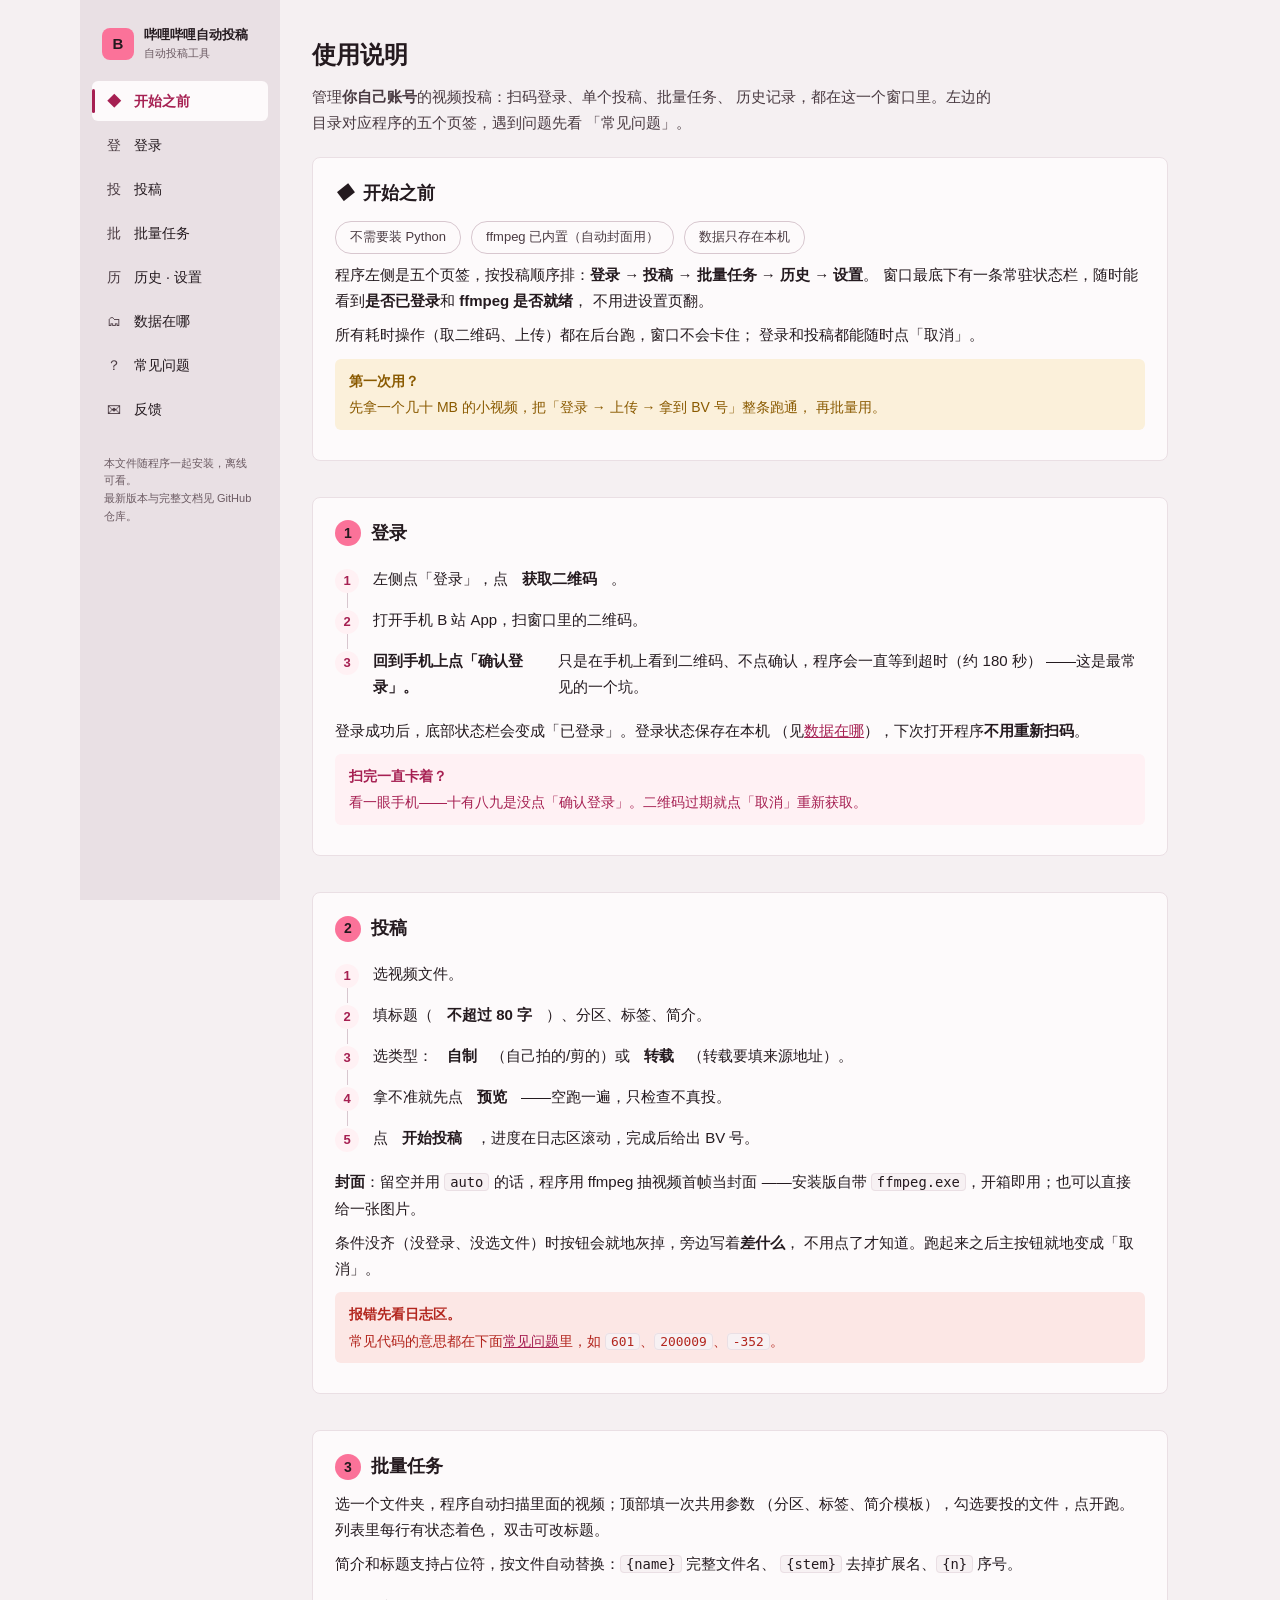
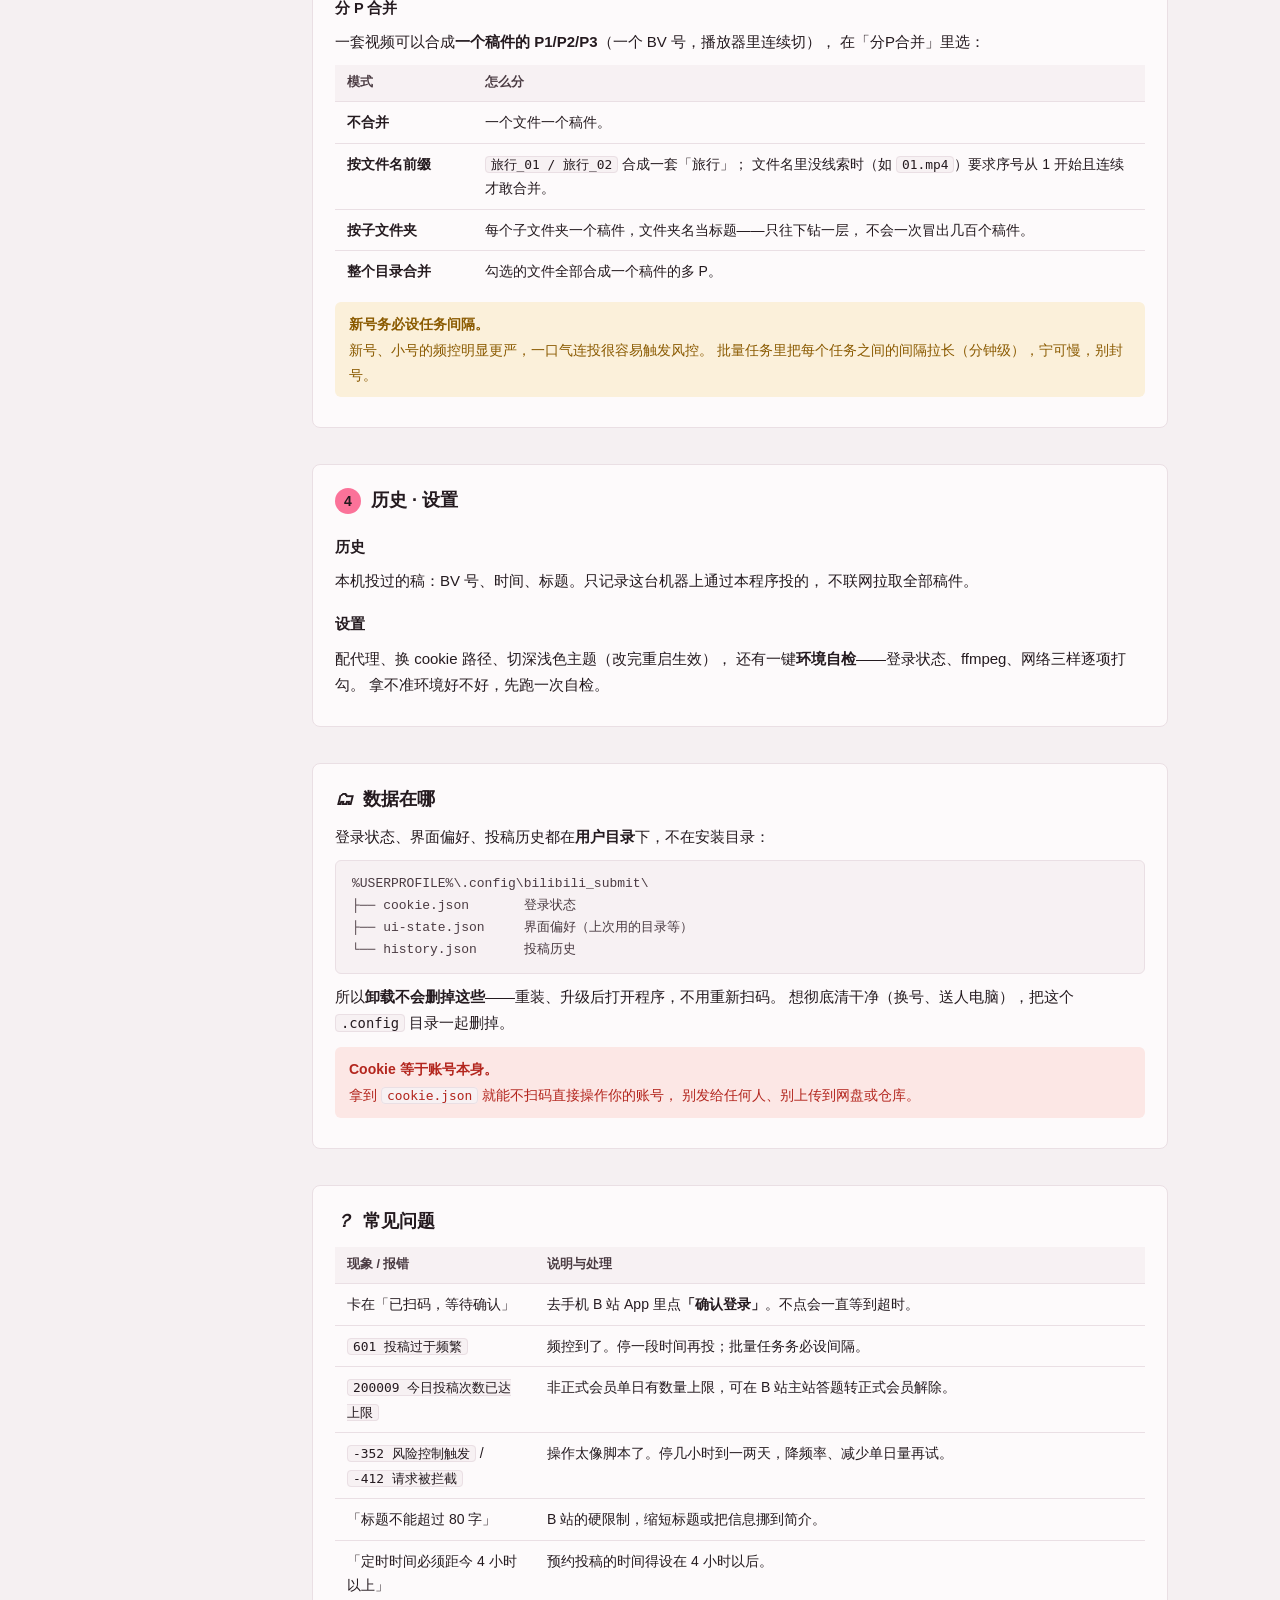
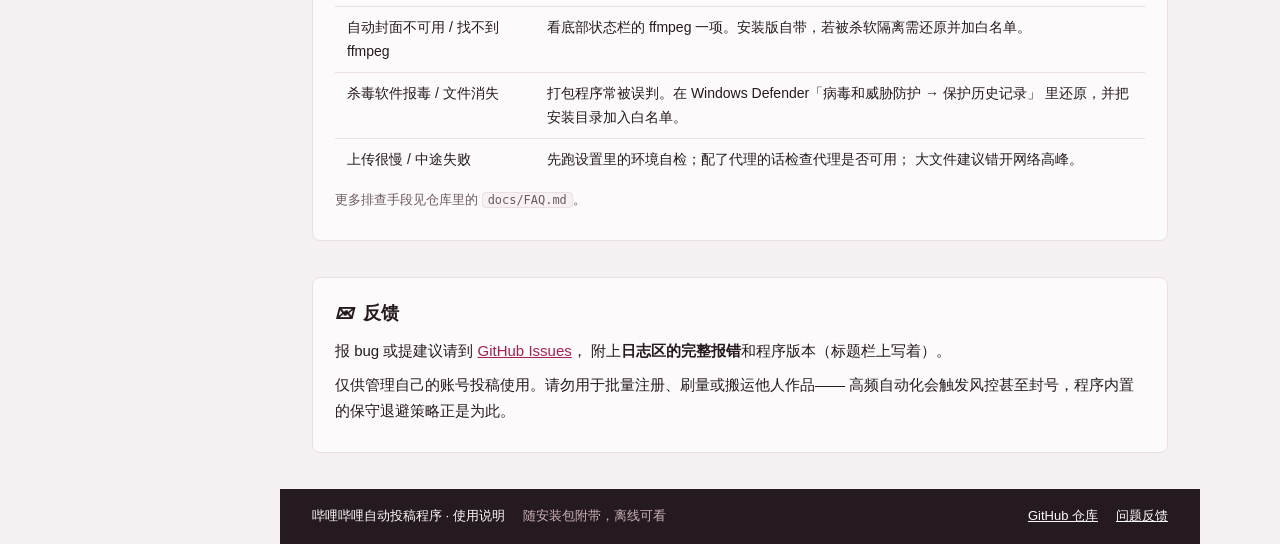
==== docs/user-guide.html @ f020ee1d "feat(installer): 安装版附带一份 MD 风格的使用说明 安装到 Program Files 里的 README.md 是 GitHub 主页那份——徽章、 下载表、构建说明，对已经装好" ====
<!DOCTYPE html>
<html lang="zh-CN">
<head>
<meta charset="utf-8">
<meta name="viewport" content="width=device-width, initial-scale=1">
<title>使用说明 · 哔哩哔哩自动投稿程序</title>
<style>
/* ============================================================
   配色与设计语言来自 bilibili_submit/ui/theme.py（Fluent 骨架 +
   B 站粉强调），两边刻意保持一致——这份页面是安装版自带的，
   打开它的人正看着那个程序。改了 GUI 主题记得同步这里。

   纪律同样沿用 theme.py 的三条：
   1. 中性色带粉相，不用纯灰；
   2. 强调色是稀缺资源——粉色只出现在主操作和当前项；
   3. 语义状态用「浅底 + 深字」，不用深底白字。
   ============================================================ */
:root{
  --shell:#F5F0F2;      /* 窗口底 */
  --paper:#FDFAFB;      /* 卡片 */
  --paper-alt:#F7F1F3;  /* 表头、代码底 */
  --line:#EADFE4;
  --line-strong:#D8C7CF;
  --ink:#241A1F;        /* 深梅墨，不用纯黑 */
  --ink-2:#4A3B42;
  --ink-3:#6B5A62;
  --pink:#FB7299;       /* B 站粉 */
  --pink-deep:#A62052;  /* 链接、选中文字用深梅，粉当背景看不清 */
  --pink-tint:#FFF1F4;
  --nav:#E9E0E4;        /* 侧栏底 */
  --nav-hover:#E4D8DD;
  --nav-active:#FDFAFB; /* 选中项反白，像一张被抽出的单据 */
  --ink-surface:#241A1F;/* 底部墨色条 */
  --ink-surface-fg:#FDFAFB;
  --ink-surface-muted:#C9AFB7;
  --ok:#1B6B3A;  --ok-bg:#E4F4E8;
  --warn:#8A5A00; --warn-bg:#FBF0DA;
  --err:#B3261E; --err-bg:#FCE7E5;
  --radius-card:8px;
  --radius-ctl:6px;
}
*{box-sizing:border-box}
html{scroll-behavior:smooth;scroll-padding-top:24px}
body{
  margin:0;background:var(--shell);color:var(--ink);
  font:15px/1.75 "Segoe UI","PingFang SC","Noto Sans CJK SC","Microsoft YaHei",sans-serif;
}
code,tt,.mono{
  font-family:"Cascadia Mono",Consolas,"DejaVu Sans Mono",monospace;
  font-size:.92em;background:var(--paper-alt);
  border:1px solid var(--line);border-radius:4px;padding:0 5px;
}
pre code{display:block;padding:10px 14px;overflow-x:auto;line-height:1.6}

/* ---------- 布局：复刻 GUI 的 NavigationView ---------- */
.wrap{display:flex;max-width:1120px;margin:0 auto;min-height:100vh;align-items:stretch}
.nav{
  width:200px;flex:0 0 200px;background:var(--nav);
  padding:20px 12px;position:sticky;top:0;height:100vh;overflow-y:auto;
}
.brand{display:flex;align-items:center;gap:10px;padding:6px 10px 18px}
.brand .logo{
  width:32px;height:32px;border-radius:8px;background:var(--pink);
  color:var(--ink);font-weight:700;display:flex;align-items:center;justify-content:center;
  font-size:15px;
}
.brand b{font-size:13px;line-height:1.35;display:block}
.brand small{color:var(--ink-3);font-size:11px;display:block}
.nav a{
  display:flex;align-items:center;gap:10px;height:40px;margin-bottom:4px;
  padding:0 12px;border-radius:var(--radius-ctl);
  color:var(--ink);text-decoration:none;font-size:14px;position:relative;
}
.nav a .ico{width:20px;text-align:center;color:var(--ink-2);font-style:normal}
.nav a:hover{background:var(--nav-hover)}
.nav a.on{background:var(--nav-active);color:var(--pink-deep);font-weight:600}
.nav a.on .ico{color:var(--pink-deep)}
/* 选中指示条：Fluent NavigationView 的圆角竖条（theme.py NAV_BAR_WIDTH=3） */
.nav a.on::before{
  content:"";position:absolute;left:0;top:8px;bottom:8px;width:3px;
  border-radius:2px;background:var(--pink-deep);
}
.nav .foot{margin-top:16px;padding:10px 12px;font-size:11px;color:var(--ink-3);line-height:1.6}

main{flex:1;min-width:0;padding:28px 32px 0}
section{margin-bottom:36px;scroll-margin-top:16px}
.card{
  background:var(--paper);border:1px solid var(--line);
  border-radius:var(--radius-card);padding:20px 22px;margin-bottom:14px;
}
h1{font-size:24px;margin:6px 0 8px}
h2{font-size:18px;margin:0 0 4px;display:flex;align-items:center;gap:10px}
h2 .step{
  flex:0 0 auto;width:26px;height:26px;border-radius:50%;background:var(--pink);
  color:var(--ink);font-size:14px;font-weight:700;
  display:inline-flex;align-items:center;justify-content:center;
}
h3{font-size:14.5px;margin:18px 0 8px;color:var(--ink)}
p{margin:8px 0}
.lead{color:var(--ink-2);margin:0 0 20px;max-width:46em}
.muted{color:var(--ink-3);font-size:13px}
a{color:var(--pink-deep)}
b,strong{font-weight:600}

/* 语义状态条：浅底 + 深字，双通道（文字说得明白，颜色只是强调） */
.note{border-radius:var(--radius-ctl);padding:10px 14px;margin:10px 0;font-size:14px}
.note b{display:block;margin-bottom:2px}
.note.warn{background:var(--warn-bg);color:var(--warn)}
.note.err{background:var(--err-bg);color:var(--err)}
.note.busy{background:var(--pink-tint);color:var(--pink-deep)}
.note.ok{background:var(--ok-bg);color:var(--ok)}

/* 步骤列表 */
ol.steps{list-style:none;margin:10px 0;padding:0}
ol.steps li{display:flex;gap:14px;padding:7px 0;position:relative}
ol.steps li::before{
  content:attr(data-n);flex:0 0 24px;height:24px;border-radius:50%;
  background:var(--pink-tint);color:var(--pink-deep);font-weight:700;font-size:13px;
  display:flex;align-items:center;justify-content:center;margin-top:3px;
}
ol.steps li:not(:last-child)::after{
  content:"";position:absolute;left:12px;top:34px;bottom:-8px;width:1px;background:var(--line-strong);
}

/* 表格：表头复刻 Treeview.Heading（paper-alt 底 + 弱化字） */
table{border-collapse:collapse;width:100%;margin:10px 0;font-size:14px}
th{background:var(--paper-alt);color:var(--ink-2);font-weight:600;text-align:left;
   padding:7px 12px;font-size:12.5px}
td{padding:8px 12px;border-top:1px solid var(--line);vertical-align:top}
tr:first-child td{border-top:none}

/* 徽章：开始之前的三件小事 */
.chips{display:flex;gap:10px;flex-wrap:wrap;margin:12px 0 2px}
.chip{
  background:var(--paper);border:1px solid var(--line-strong);
  border-radius:16px;padding:4px 14px;font-size:13px;color:var(--ink-2);
}

/* 目录树 */
pre.tree{
  background:var(--paper-alt);border:1px solid var(--line);
  border-radius:var(--radius-ctl);padding:12px 16px;margin:10px 0;
  font:13px/1.7 "Cascadia Mono",Consolas,monospace;color:var(--ink-2);overflow-x:auto;
}

/* 底部墨色条：复刻 GUI 的状态栏（INK_SURFACE + 反白字） */
.inkbar{
  background:var(--ink-surface);color:var(--ink-surface-fg);
  margin:24px -32px 0;padding:16px 32px;font-size:13px;
  display:flex;gap:18px;flex-wrap:wrap;align-items:center;
}
.inkbar a{color:var(--ink-surface-fg)}
.inkbar .dim{color:var(--ink-surface-muted)}

/* 窄屏：侧栏折到顶部横排 */
@media (max-width:860px){
  .wrap{flex-direction:column}
  .nav{position:static;width:auto;height:auto;flex:none;padding:12px}
  .nav a{display:inline-flex;margin:0 4px 4px 0}
  .nav .foot{display:none}
  main{padding:20px 18px 0}
  .inkbar{margin:24px -18px 0;padding:14px 18px}
}
@media print{
  .nav,.inkbar{display:none}
  body{background:#fff}
  .card{border:none;padding:0}
}
</style>
</head>
<body>
<div class="wrap">

  <!-- 侧栏：五个页签与程序一一对应，加三段通用说明 -->
  <aside class="nav">
    <div class="brand">
      <div class="logo">B</div>
      <div><b>哔哩哔哩自动投稿</b><small>自动投稿工具</small></div>
    </div>
    <a href="#start" class="on"><i class="ico">◆</i>开始之前</a>
    <a href="#login"><i class="ico">登</i>登录</a>
    <a href="#upload"><i class="ico">投</i>投稿</a>
    <a href="#tasks"><i class="ico">批</i>批量任务</a>
    <a href="#history"><i class="ico">历</i>历史 · 设置</a>
    <a href="#data"><i class="ico">🗂</i>数据在哪</a>
    <a href="#faq"><i class="ico">？</i>常见问题</a>
    <a href="#feedback"><i class="ico">✉</i>反馈</a>
    <div class="foot">
      本文件随程序一起安装，离线可看。<br>
      最新版本与完整文档见 GitHub 仓库。
    </div>
  </aside>

  <main>
    <h1>使用说明</h1>
    <p class="lead">管理<b>你自己账号</b>的视频投稿：扫码登录、单个投稿、批量任务、
    历史记录，都在这一个窗口里。左边的目录对应程序的五个页签，遇到问题先看
    「常见问题」。</p>

    <!-- ============ 开始之前 ============ -->
    <section id="start">
      <div class="card">
        <h2><i class="ico">◆</i>开始之前</h2>
        <div class="chips">
          <span class="chip">不需要装 Python</span>
          <span class="chip">ffmpeg 已内置（自动封面用）</span>
          <span class="chip">数据只存在本机</span>
        </div>
        <p>程序左侧是五个页签，按投稿顺序排：<b>登录 → 投稿 → 批量任务 → 历史 → 设置</b>。
        窗口最底下有一条常驻状态栏，随时能看到<b>是否已登录</b>和 <b>ffmpeg 是否就绪</b>，
        不用进设置页翻。</p>
        <p>所有耗时操作（取二维码、上传）都在后台跑，窗口不会卡住；
        登录和投稿都能随时点「取消」。</p>
        <div class="note warn"><b>第一次用？</b>
        先拿一个几十 MB 的小视频，把「登录 → 上传 → 拿到 BV 号」整条跑通，
        再批量用。</div>
      </div>
    </section>

    <!-- ============ 登录 ============ -->
    <section id="login">
      <div class="card">
        <h2><span class="step">1</span>登录</h2>
        <ol class="steps">
          <li data-n="1">左侧点「登录」，点 <b>获取二维码</b>。</li>
          <li data-n="2">打开手机 B 站 App，扫窗口里的二维码。</li>
          <li data-n="3"><b>回到手机上点「确认登录」。</b>
            只是在手机上看到二维码、不点确认，程序会一直等到超时（约 180 秒）
            ——这是最常见的一个坑。</li>
        </ol>
        <p>登录成功后，底部状态栏会变成「已登录」。登录状态保存在本机
        （见<a href="#data">数据在哪</a>），下次打开程序<b>不用重新扫码</b>。</p>
        <div class="note busy"><b>扫完一直卡着？</b>
        看一眼手机——十有八九是没点「确认登录」。二维码过期就点「取消」重新获取。</div>
      </div>
    </section>

    <!-- ============ 投稿 ============ -->
    <section id="upload">
      <div class="card">
        <h2><span class="step">2</span>投稿</h2>
        <ol class="steps">
          <li data-n="1">选视频文件。</li>
          <li data-n="2">填标题（<b>不超过 80 字</b>）、分区、标签、简介。</li>
          <li data-n="3">选类型：<b>自制</b>（自己拍的/剪的）或 <b>转载</b>
            （转载要填来源地址）。</li>
          <li data-n="4">拿不准就先点 <b>预览</b>——空跑一遍，只检查不真投。</li>
          <li data-n="5">点 <b>开始投稿</b>，进度在日志区滚动，完成后给出 BV 号。</li>
        </ol>
        <p><b>封面</b>：留空并用 <code>auto</code> 的话，程序用 ffmpeg 抽视频首帧当封面
        ——安装版自带 <code>ffmpeg.exe</code>，开箱即用；也可以直接给一张图片。</p>
        <p>条件没齐（没登录、没选文件）时按钮会就地灰掉，旁边写着<b>差什么</b>，
        不用点了才知道。跑起来之后主按钮就地变成「取消」。</p>
        <div class="note err"><b>报错先看日志区。</b>
        常见代码的意思都在下面<a href="#faq">常见问题</a>里，如
        <code>601</code>、<code>200009</code>、<code>-352</code>。</div>
      </div>
    </section>

    <!-- ============ 批量任务 ============ -->
    <section id="tasks">
      <div class="card">
        <h2><span class="step">3</span>批量任务</h2>
        <p>选一个文件夹，程序自动扫描里面的视频；顶部填一次共用参数
        （分区、标签、简介模板），勾选要投的文件，点开跑。列表里每行有状态着色，
        双击可改标题。</p>
        <p>简介和标题支持占位符，按文件自动替换：<code>{name}</code> 完整文件名、
        <code>{stem}</code> 去掉扩展名、<code>{n}</code> 序号。</p>
        <h3>分 P 合并</h3>
        <p>一套视频可以合成<b>一个稿件的 P1/P2/P3</b>（一个 BV 号，播放器里连续切），
        在「分P合并」里选：</p>
        <table>
          <tr><th style="width:11em">模式</th><th>怎么分</th></tr>
          <tr><td><b>不合并</b></td><td>一个文件一个稿件。</td></tr>
          <tr><td><b>按文件名前缀</b></td><td><code>旅行_01 / 旅行_02</code> 合成一套「旅行」；
              文件名里没线索时（如 <code>01.mp4</code>）要求序号从 1 开始且连续才敢合并。</td></tr>
          <tr><td><b>按子文件夹</b></td><td>每个子文件夹一个稿件，文件夹名当标题——只往下钻一层，
              不会一次冒出几百个稿件。</td></tr>
          <tr><td><b>整个目录合并</b></td><td>勾选的文件全部合成一个稿件的多 P。</td></tr>
        </table>
        <div class="note warn"><b>新号务必设任务间隔。</b>
        新号、小号的频控明显更严，一口气连投很容易触发风控。
        批量任务里把每个任务之间的间隔拉长（分钟级），宁可慢，别封号。</div>
      </div>
    </section>

    <!-- ============ 历史 · 设置 ============ -->
    <section id="history">
      <div class="card">
        <h2><span class="step">4</span>历史 · 设置</h2>
        <h3>历史</h3>
        <p>本机投过的稿：BV 号、时间、标题。只记录这台机器上通过本程序投的，
        不联网拉取全部稿件。</p>
        <h3>设置</h3>
        <p>配代理、换 cookie 路径、切深浅色主题（改完重启生效），
        还有一键<b>环境自检</b>——登录状态、ffmpeg、网络三样逐项打勾。
        拿不准环境好不好，先跑一次自检。</p>
      </div>
    </section>

    <!-- ============ 数据在哪 ============ -->
    <section id="data">
      <div class="card">
        <h2><i class="ico">🗂</i>数据在哪</h2>
        <p>登录状态、界面偏好、投稿历史都在<b>用户目录</b>下，不在安装目录：</p>
<pre class="tree">%USERPROFILE%\.config\bilibili_submit\
├── cookie.json       登录状态
├── ui-state.json     界面偏好（上次用的目录等）
└── history.json      投稿历史</pre>
        <p>所以<b>卸载不会删掉这些</b>——重装、升级后打开程序，不用重新扫码。
        想彻底清干净（换号、送人电脑），把这个 <code>.config</code> 目录一起删掉。</p>
        <div class="note err"><b>Cookie 等于账号本身。</b>
        拿到 <code>cookie.json</code> 就能不扫码直接操作你的账号，
        别发给任何人、别上传到网盘或仓库。</div>
      </div>
    </section>

    <!-- ============ 常见问题 ============ -->
    <section id="faq">
      <div class="card">
        <h2><i class="ico">？</i>常见问题</h2>
        <table>
          <tr><th style="width:16em">现象 / 报错</th><th>说明与处理</th></tr>
          <tr><td>卡在「已扫码，等待确认」</td>
              <td>去手机 B 站 App 里点<b>「确认登录」</b>。不点会一直等到超时。</td></tr>
          <tr><td><code>601 投稿过于频繁</code></td>
              <td>频控到了。停一段时间再投；批量任务务必设间隔。</td></tr>
          <tr><td><code>200009 今日投稿次数已达上限</code></td>
              <td>非正式会员单日有数量上限，可在 B 站主站答题转正式会员解除。</td></tr>
          <tr><td><code>-352 风险控制触发</code> / <code>-412 请求被拦截</code></td>
              <td>操作太像脚本了。停几小时到一两天，降频率、减少单日量再试。</td></tr>
          <tr><td>「标题不能超过 80 字」</td>
              <td>B 站的硬限制，缩短标题或把信息挪到简介。</td></tr>
          <tr><td>「定时时间必须距今 4 小时以上」</td>
              <td>预约投稿的时间得设在 4 小时以后。</td></tr>
          <tr><td>自动封面不可用 / 找不到 ffmpeg</td>
              <td>看底部状态栏的 ffmpeg 一项。安装版自带，若被杀软隔离需还原并加白名单。</td></tr>
          <tr><td>杀毒软件报毒 / 文件消失</td>
              <td>打包程序常被误判。在 Windows Defender「病毒和威胁防护 → 保护历史记录」
                  里还原，并把安装目录加入白名单。</td></tr>
          <tr><td>上传很慢 / 中途失败</td>
              <td>先跑设置里的环境自检；配了代理的话检查代理是否可用；
              大文件建议错开网络高峰。</td></tr>
        </table>
        <p class="muted">更多排查手段见仓库里的 <code>docs/FAQ.md</code>。</p>
      </div>
    </section>

    <!-- ============ 反馈 ============ -->
    <section id="feedback">
      <div class="card">
        <h2><i class="ico">✉</i>反馈</h2>
        <p>报 bug 或提建议请到 <a href="https://github.com/llovepeaches/bilibili-submit/issues">GitHub Issues</a>，
        附上<b>日志区的完整报错</b>和程序版本（标题栏上写着）。</p>
        <p>仅供管理自己的账号投稿使用。请勿用于批量注册、刷量或搬运他人作品——
        高频自动化会触发风控甚至封号，程序内置的保守退避策略正是为此。</p>
      </div>
    </section>

    <div class="inkbar">
      <span>哔哩哔哩自动投稿程序 · 使用说明</span>
      <span class="dim">随安装包附带，离线可看</span>
      <span style="flex:1"></span>
      <a href="https://github.com/llovepeaches/bilibili-submit">GitHub 仓库</a>
      <a href="https://github.com/llovepeaches/bilibili-submit/issues">问题反馈</a>
    </div>
  </main>
</div>

<script>
// 侧栏当前项高亮。没有这段页面也完全可用——这只是把 GUI 里
// 「当前页签左侧的粉色竖条」搬到了网页上。
(function(){
  var links=[].slice.call(document.querySelectorAll('.nav a[href^="#"]'));
  var map={};
  links.forEach(function(a){map[a.getAttribute('href').slice(1)]=a});
  var current=links[0];
  function paint(){
    links.forEach(function(a){a.classList.remove('on')});
    if(current)current.classList.add('on');
  }
  if('IntersectionObserver' in window){
    var io=new IntersectionObserver(function(es){
      es.forEach(function(e){
        if(e.isIntersecting && map[e.target.id]){current=map[e.target.id];paint();}
      });
    },{rootMargin:'-20% 0px -70% 0px'});
    Object.keys(map).forEach(function(id){
      var el=document.getElementById(id);if(el)io.observe(el);
    });
  }
})();
</script>
</body>
</html>
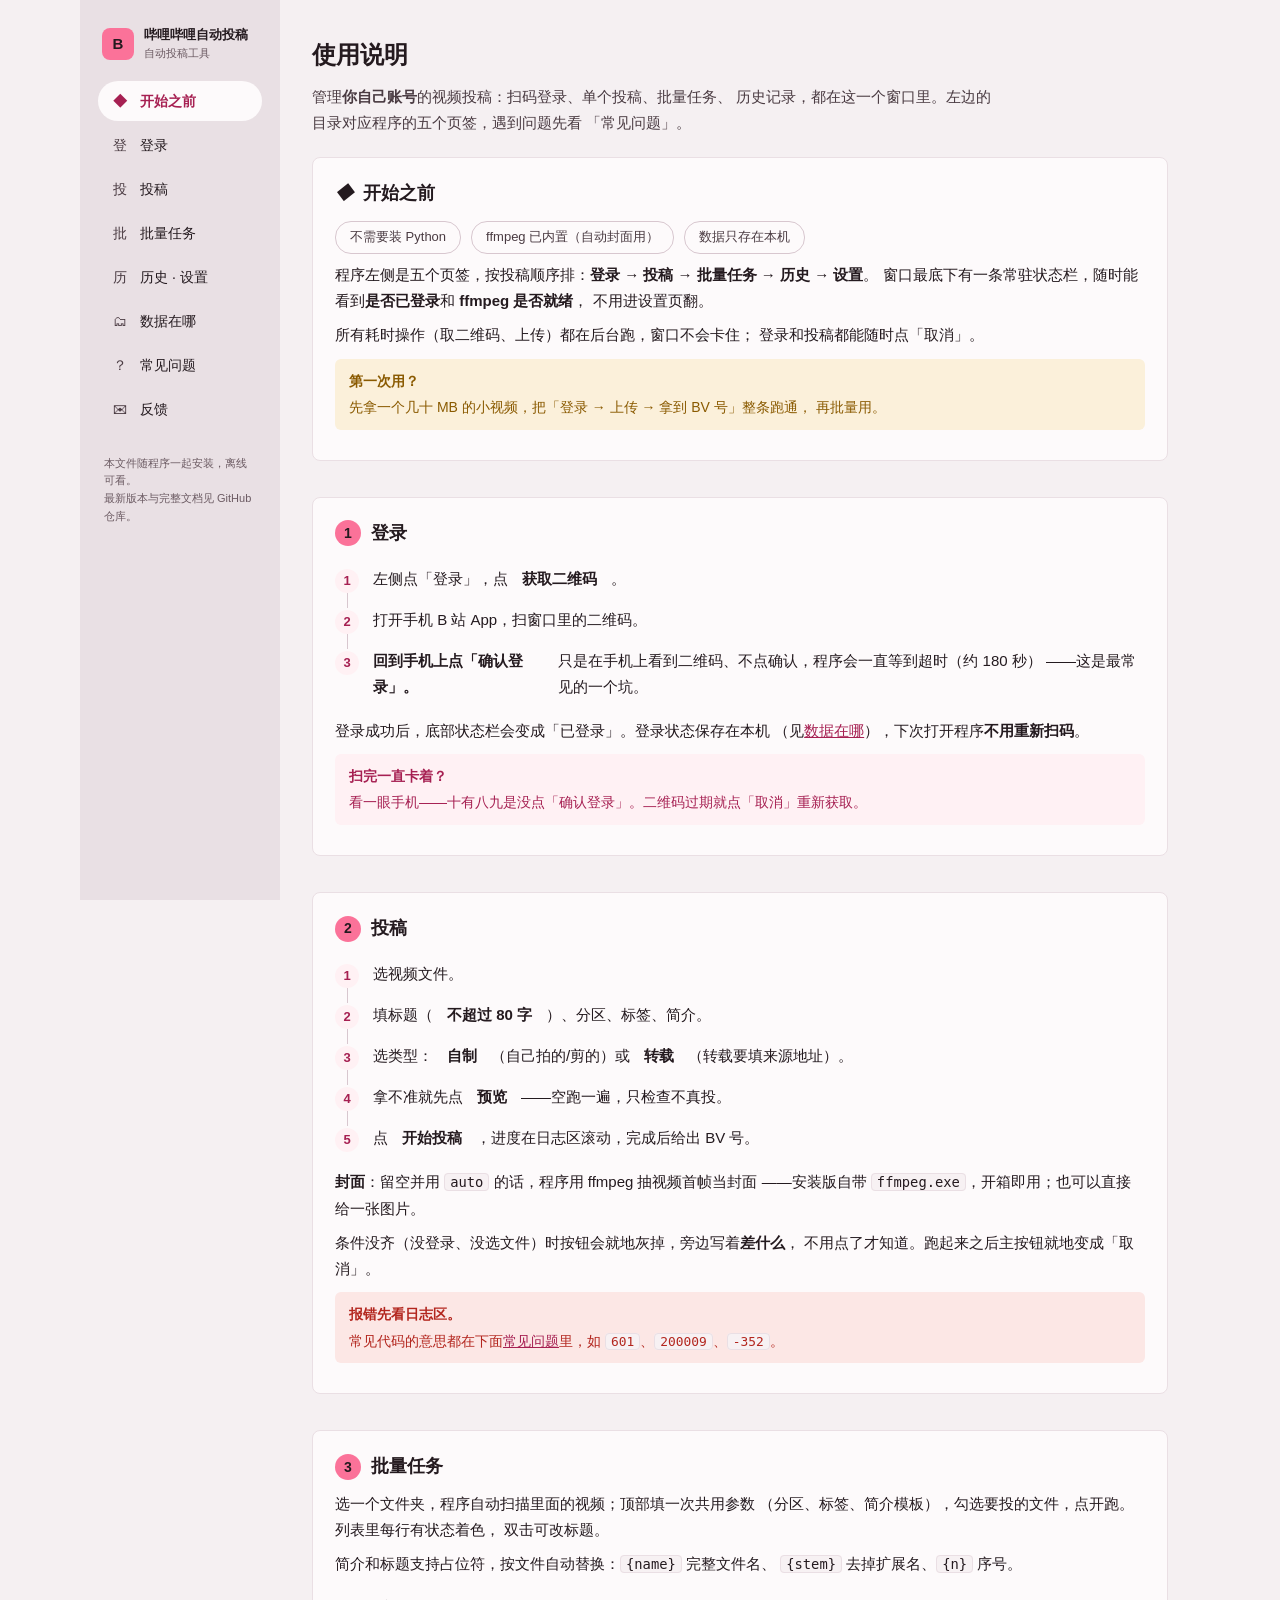
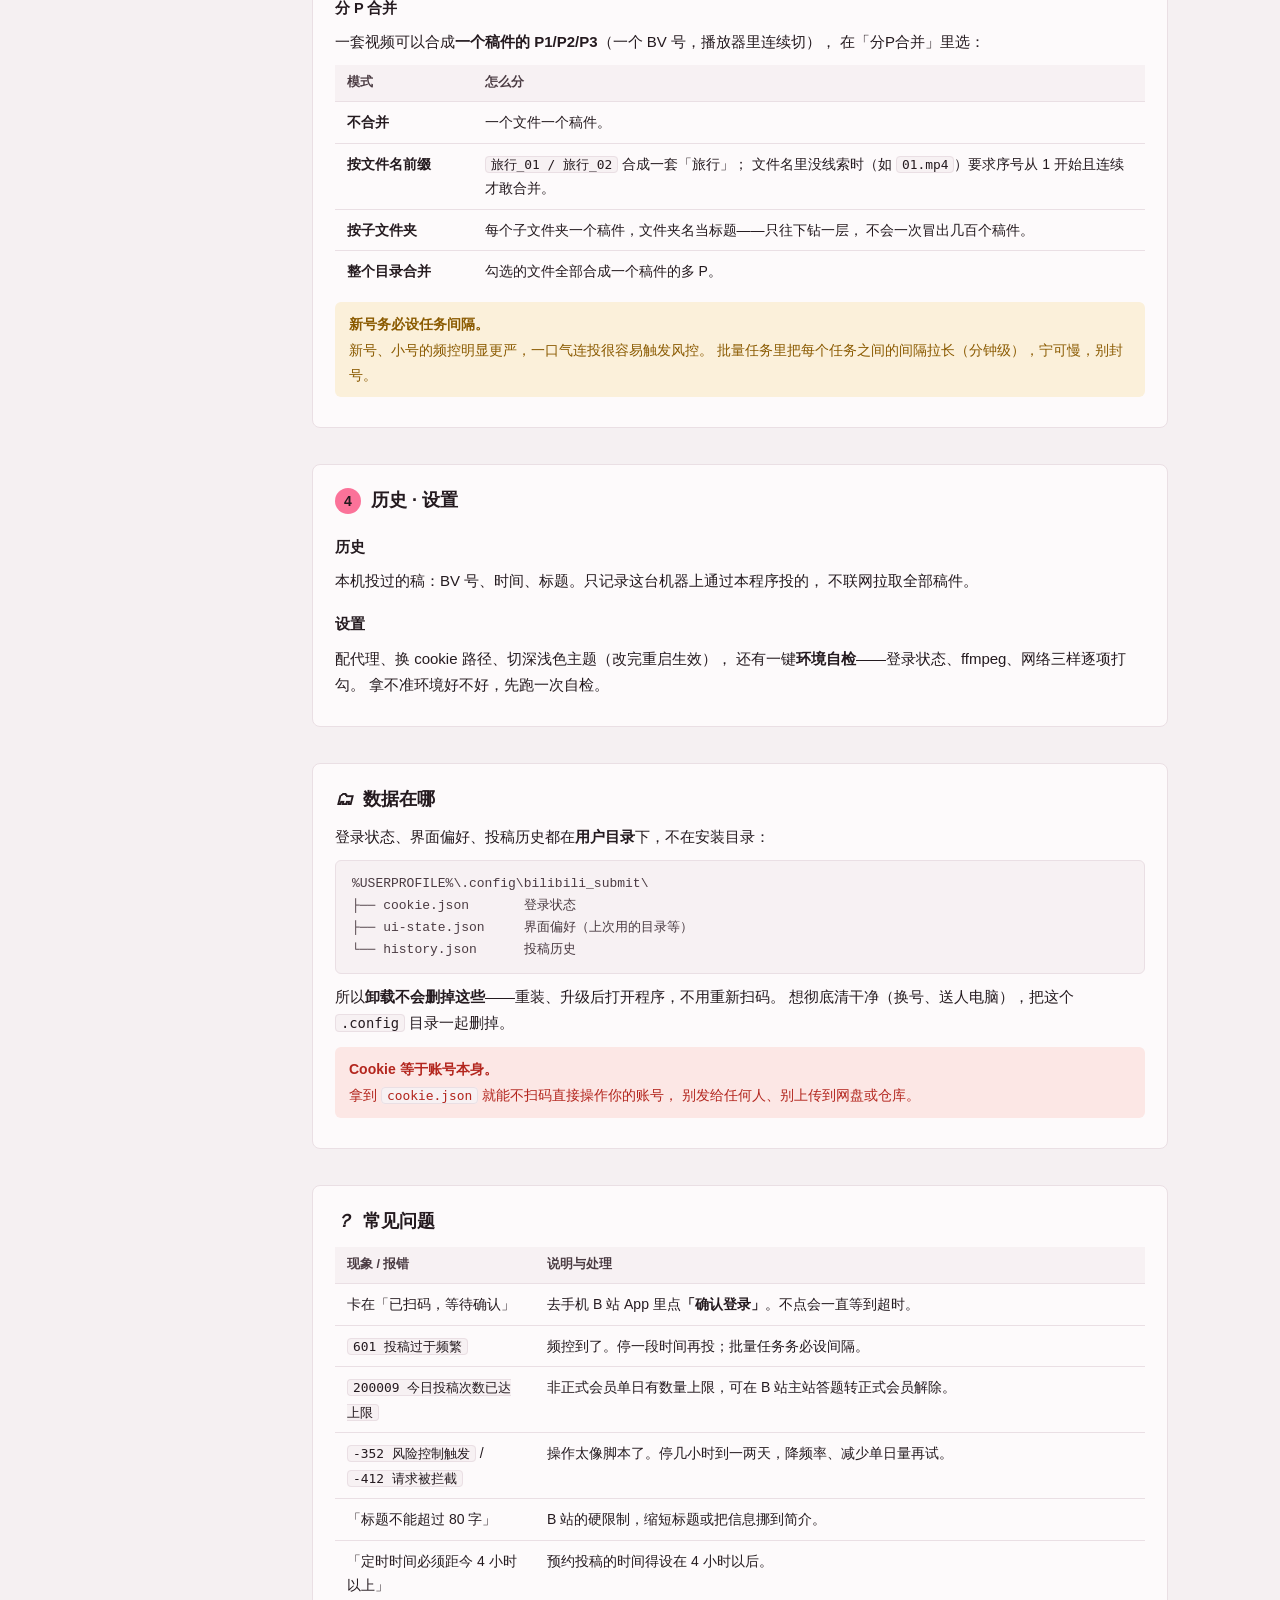
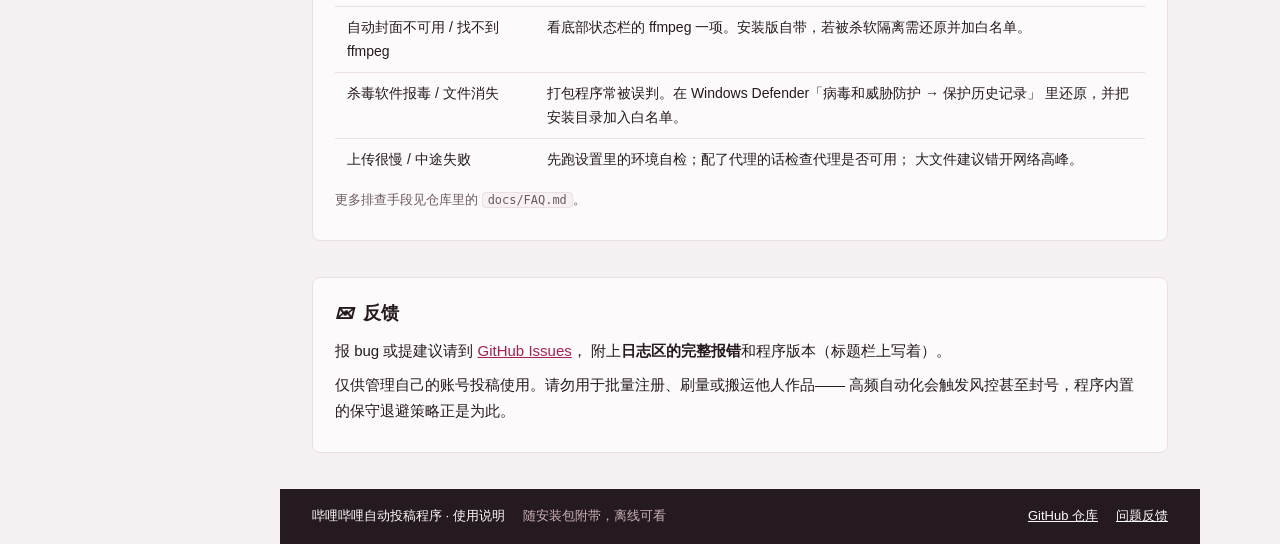
==== commit c4eaf420: "feat(ui): 客户端界面改成 Material 3 风格 用户点名要 MD 风格。形状语言整体从 Fluent 换到 Material 3，色板 不动（WCAG 审计过的对比度和十级明度阶梯全部" ====
--- a/docs/user-guide.html
+++ b/docs/user-guide.html
@@ -67,19 +67,15 @@
 .brand b{font-size:13px;line-height:1.35;display:block}
 .brand small{color:var(--ink-3);font-size:11px;display:block}
 .nav a{
-  display:flex;align-items:center;gap:10px;height:40px;margin-bottom:4px;
-  padding:0 12px;border-radius:var(--radius-ctl);
+  display:flex;align-items:center;gap:10px;height:40px;margin:0 6px 4px;
+  padding:0 12px;border-radius:20px;
   color:var(--ink);text-decoration:none;font-size:14px;position:relative;
 }
 .nav a .ico{width:20px;text-align:center;color:var(--ink-2);font-style:normal}
 .nav a:hover{background:var(--nav-hover)}
 .nav a.on{background:var(--nav-active);color:var(--pink-deep);font-weight:600}
 .nav a.on .ico{color:var(--pink-deep)}
-/* 选中指示条：Fluent NavigationView 的圆角竖条（theme.py NAV_BAR_WIDTH=3） */
-.nav a.on::before{
-  content:"";position:absolute;left:0;top:8px;bottom:8px;width:3px;
-  border-radius:2px;background:var(--pink-deep);
-}
+/* 选中指示：Material 的整行药丸（与程序内的导航高亮一致，不是竖条） */
 .nav .foot{margin-top:16px;padding:10px 12px;font-size:11px;color:var(--ink-3);line-height:1.6}
 
 main{flex:1;min-width:0;padding:28px 32px 0}
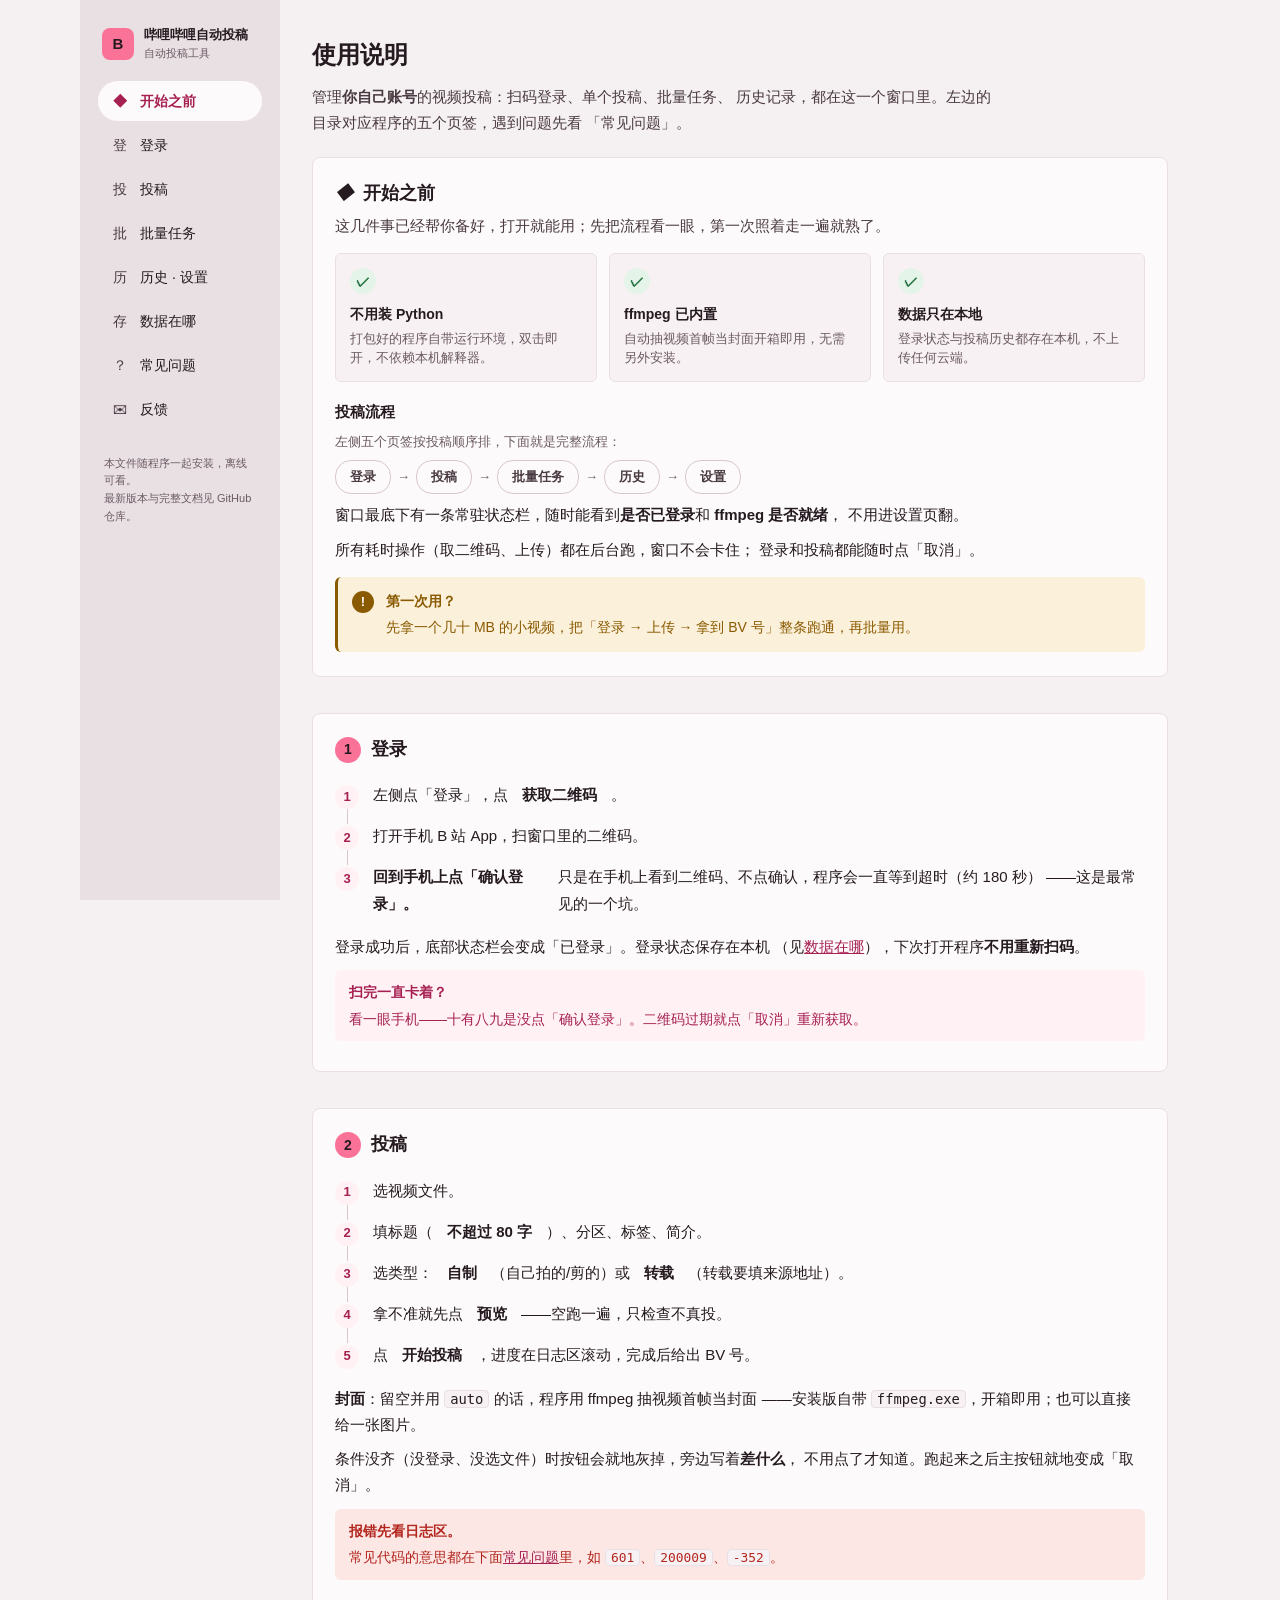
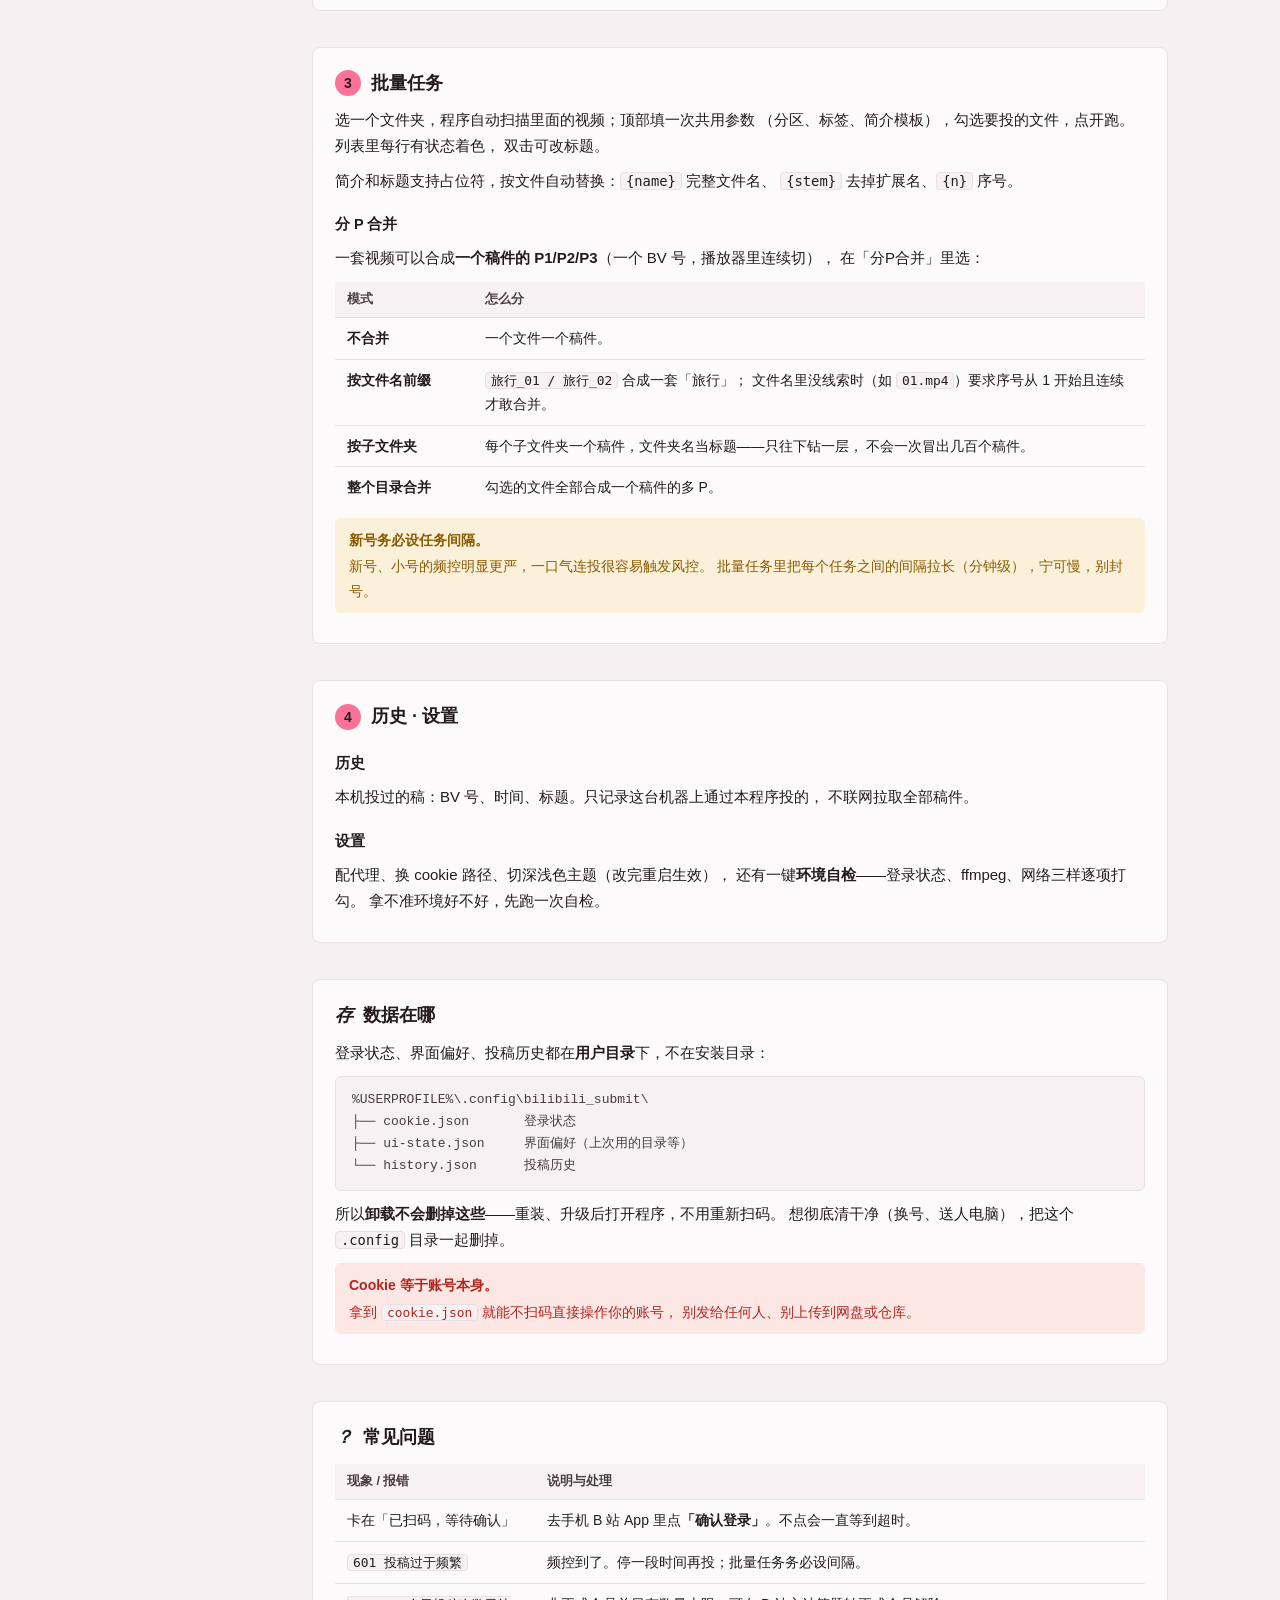
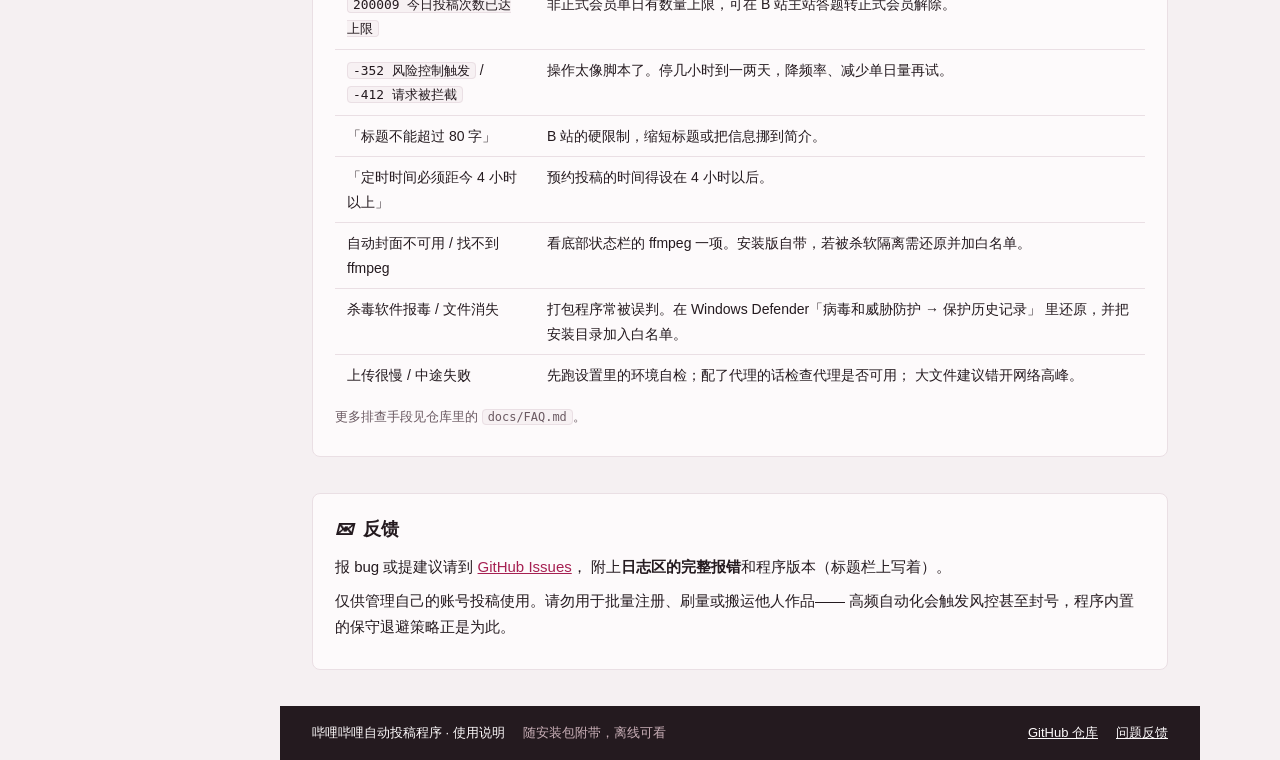
==== commit d411449f: "docs(user-guide): 重排「开始之前」节，要点卡+流程条+醒目提示 - 三件「已备好」事项从扁平 chip 升级为带 ✓ 圆徽的要点卡（图标+标题+一句说明） - 「登录→投稿→…」文字" ====
--- a/docs/user-guide.html
+++ b/docs/user-guide.html
@@ -125,12 +125,42 @@
 td{padding:8px 12px;border-top:1px solid var(--line);vertical-align:top}
 tr:first-child td{border-top:none}
 
-/* 徽章：开始之前的三件小事 */
-.chips{display:flex;gap:10px;flex-wrap:wrap;margin:12px 0 2px}
-.chip{
+/* 开始之前：要点卡（无需准备的三件事） */
+.feature-grid{display:grid;grid-template-columns:repeat(3,1fr);gap:12px;margin:14px 0 6px}
+.feature{
+  background:var(--paper-alt);border:1px solid var(--line);
+  border-radius:var(--radius-ctl);padding:14px 14px 12px;
+}
+.feature-ico{
+  width:26px;height:26px;border-radius:50%;
+  background:var(--ok-bg);color:var(--ok);font-weight:700;font-size:14px;
+  display:flex;align-items:center;justify-content:center;margin-bottom:8px;
+}
+.feature-t{font-weight:600;color:var(--ink);font-size:14px;margin-bottom:3px}
+.feature-d{font-size:12.5px;color:var(--ink-3);line-height:1.55}
+
+/* 开始之前：投稿流程条（把「登录 → 投稿 → …」可视化） */
+.flow{display:flex;align-items:center;gap:6px;flex-wrap:wrap;margin:6px 0 4px}
+.flow-step{
   background:var(--paper);border:1px solid var(--line-strong);
-  border-radius:16px;padding:4px 14px;font-size:13px;color:var(--ink-2);
-}
+  border-radius:16px;padding:5px 14px;font-size:13px;color:var(--ink-2);font-weight:600;
+}
+.flow-arrow{color:var(--ink-3);font-size:13px}
+
+/* 醒目提示：左侧色条 + 图标，仍是浅底深字（warn 语义） */
+.callout{
+  display:flex;gap:12px;align-items:flex-start;
+  background:var(--warn-bg);color:var(--warn);
+  border-left:3px solid var(--warn);
+  border-radius:var(--radius-ctl);padding:12px 14px;margin:14px 0 4px;font-size:14px;
+}
+.callout-ico{
+  flex:0 0 22px;width:22px;height:22px;border-radius:50%;
+  background:var(--warn);color:var(--ink-surface-fg);
+  font-weight:700;font-size:13px;
+  display:flex;align-items:center;justify-content:center;margin-top:2px;
+}
+.callout b{display:block;margin-bottom:2px}
 
 /* 目录树 */
 pre.tree{
@@ -156,6 +186,7 @@
   .nav .foot{display:none}
   main{padding:20px 18px 0}
   .inkbar{margin:24px -18px 0;padding:14px 18px}
+  .feature-grid{grid-template-columns:1fr}
 }
 @media print{
   .nav,.inkbar{display:none}
@@ -178,7 +209,7 @@
     <a href="#upload"><i class="ico">投</i>投稿</a>
     <a href="#tasks"><i class="ico">批</i>批量任务</a>
     <a href="#history"><i class="ico">历</i>历史 · 设置</a>
-    <a href="#data"><i class="ico">🗂</i>数据在哪</a>
+    <a href="#data"><i class="ico">存</i>数据在哪</a>
     <a href="#faq"><i class="ico">？</i>常见问题</a>
     <a href="#feedback"><i class="ico">✉</i>反馈</a>
     <div class="foot">
@@ -197,19 +228,49 @@
     <section id="start">
       <div class="card">
         <h2><i class="ico">◆</i>开始之前</h2>
-        <div class="chips">
-          <span class="chip">不需要装 Python</span>
-          <span class="chip">ffmpeg 已内置（自动封面用）</span>
-          <span class="chip">数据只存在本机</span>
+        <p class="lead" style="margin-bottom:6px">这几件事已经帮你备好，打开就能用；先把流程看一眼，第一次照着走一遍就熟了。</p>
+
+        <div class="feature-grid">
+          <div class="feature">
+            <div class="feature-ico">✓</div>
+            <div class="feature-t">不用装 Python</div>
+            <div class="feature-d">打包好的程序自带运行环境，双击即开，不依赖本机解释器。</div>
+          </div>
+          <div class="feature">
+            <div class="feature-ico">✓</div>
+            <div class="feature-t">ffmpeg 已内置</div>
+            <div class="feature-d">自动抽视频首帧当封面开箱即用，无需另外安装。</div>
+          </div>
+          <div class="feature">
+            <div class="feature-ico">✓</div>
+            <div class="feature-t">数据只在本地</div>
+            <div class="feature-d">登录状态与投稿历史都存在本机，不上传任何云端。</div>
+          </div>
         </div>
-        <p>程序左侧是五个页签，按投稿顺序排：<b>登录 → 投稿 → 批量任务 → 历史 → 设置</b>。
-        窗口最底下有一条常驻状态栏，随时能看到<b>是否已登录</b>和 <b>ffmpeg 是否就绪</b>，
+
+        <h3>投稿流程</h3>
+        <p class="muted" style="margin:-2px 0 2px">左侧五个页签按投稿顺序排，下面就是完整流程：</p>
+        <div class="flow">
+          <span class="flow-step">登录</span>
+          <span class="flow-arrow">→</span>
+          <span class="flow-step">投稿</span>
+          <span class="flow-arrow">→</span>
+          <span class="flow-step">批量任务</span>
+          <span class="flow-arrow">→</span>
+          <span class="flow-step">历史</span>
+          <span class="flow-arrow">→</span>
+          <span class="flow-step">设置</span>
+        </div>
+        <p>窗口最底下有一条常驻状态栏，随时能看到<b>是否已登录</b>和 <b>ffmpeg 是否就绪</b>，
         不用进设置页翻。</p>
         <p>所有耗时操作（取二维码、上传）都在后台跑，窗口不会卡住；
         登录和投稿都能随时点「取消」。</p>
-        <div class="note warn"><b>第一次用？</b>
-        先拿一个几十 MB 的小视频，把「登录 → 上传 → 拿到 BV 号」整条跑通，
-        再批量用。</div>
+
+        <div class="callout">
+          <div class="callout-ico">!</div>
+          <div><b>第一次用？</b>
+          先拿一个几十 MB 的小视频，把「登录 → 上传 → 拿到 BV 号」整条跑通，再批量用。</div>
+        </div>
       </div>
     </section>
 
@@ -297,7 +358,7 @@
     <!-- ============ 数据在哪 ============ -->
     <section id="data">
       <div class="card">
-        <h2><i class="ico">🗂</i>数据在哪</h2>
+        <h2><i class="ico">存</i>数据在哪</h2>
         <p>登录状态、界面偏好、投稿历史都在<b>用户目录</b>下，不在安装目录：</p>
 <pre class="tree">%USERPROFILE%\.config\bilibili_submit\
 ├── cookie.json       登录状态
